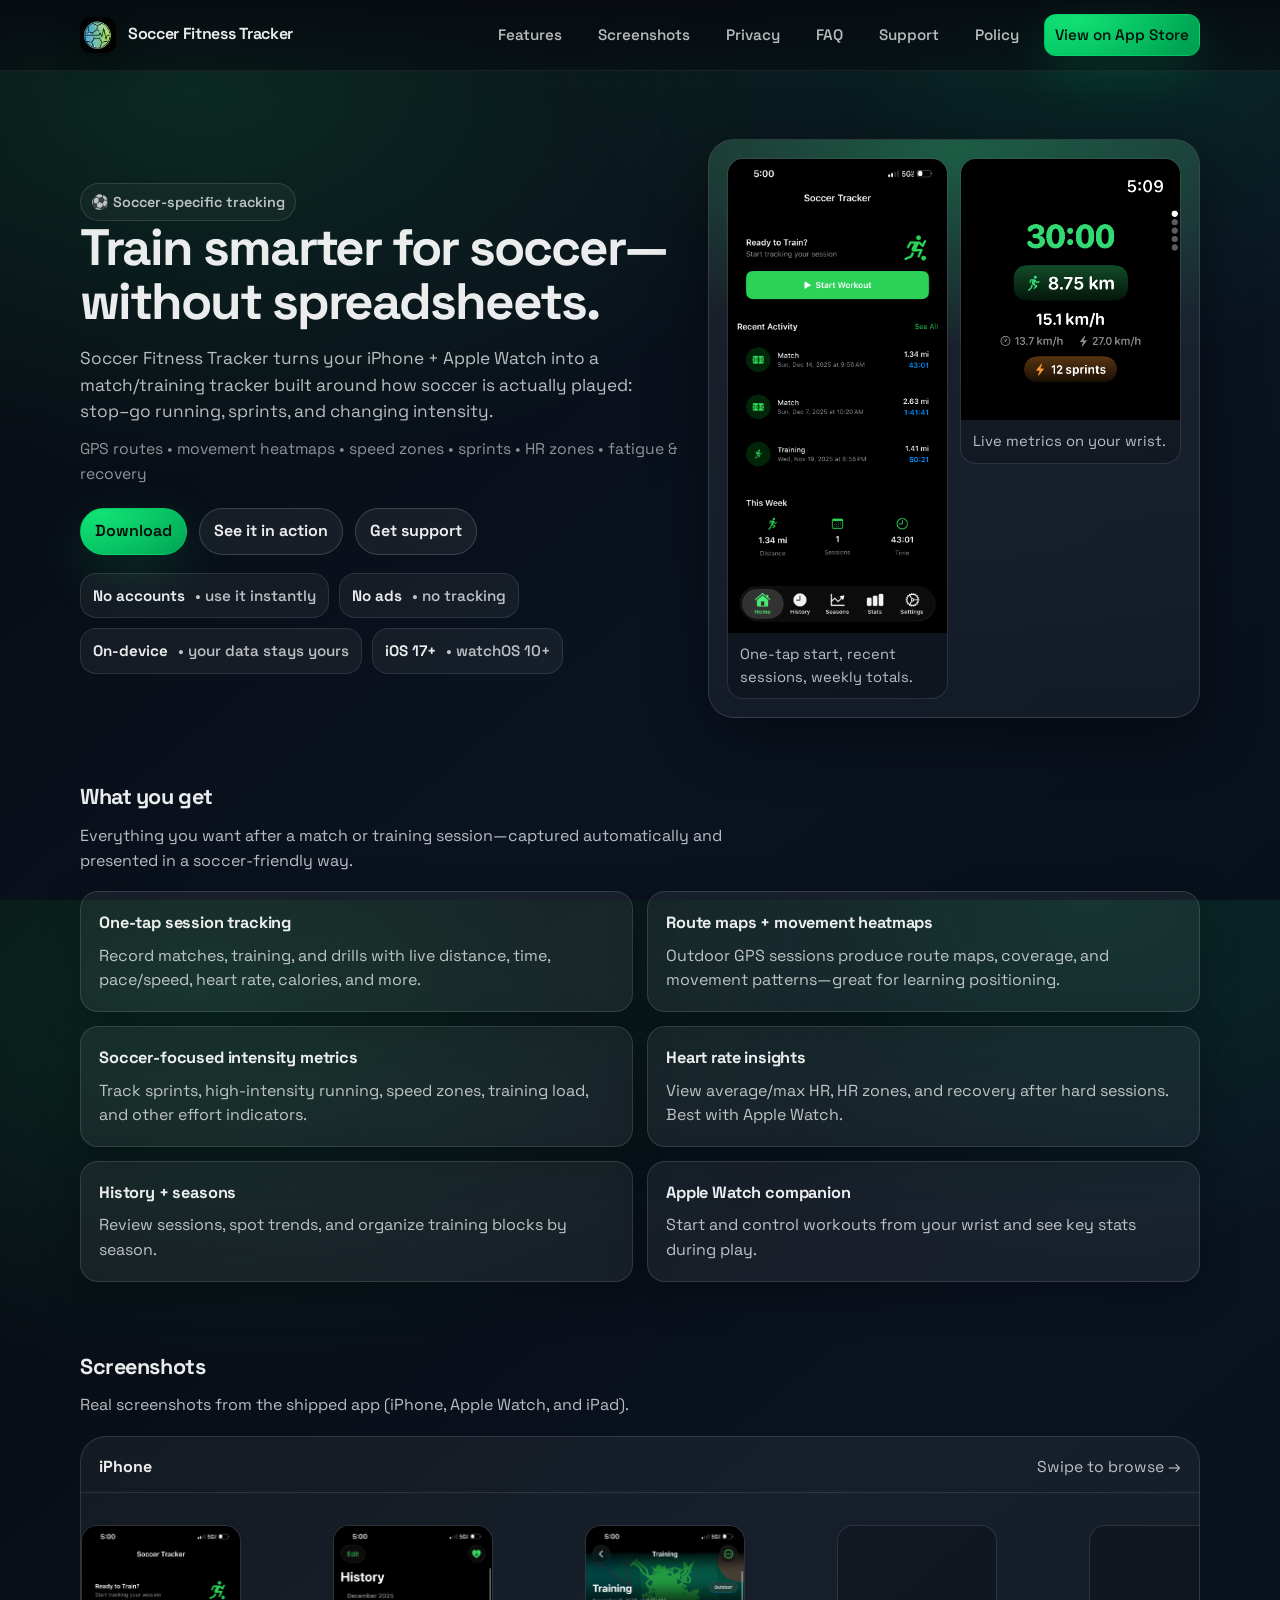
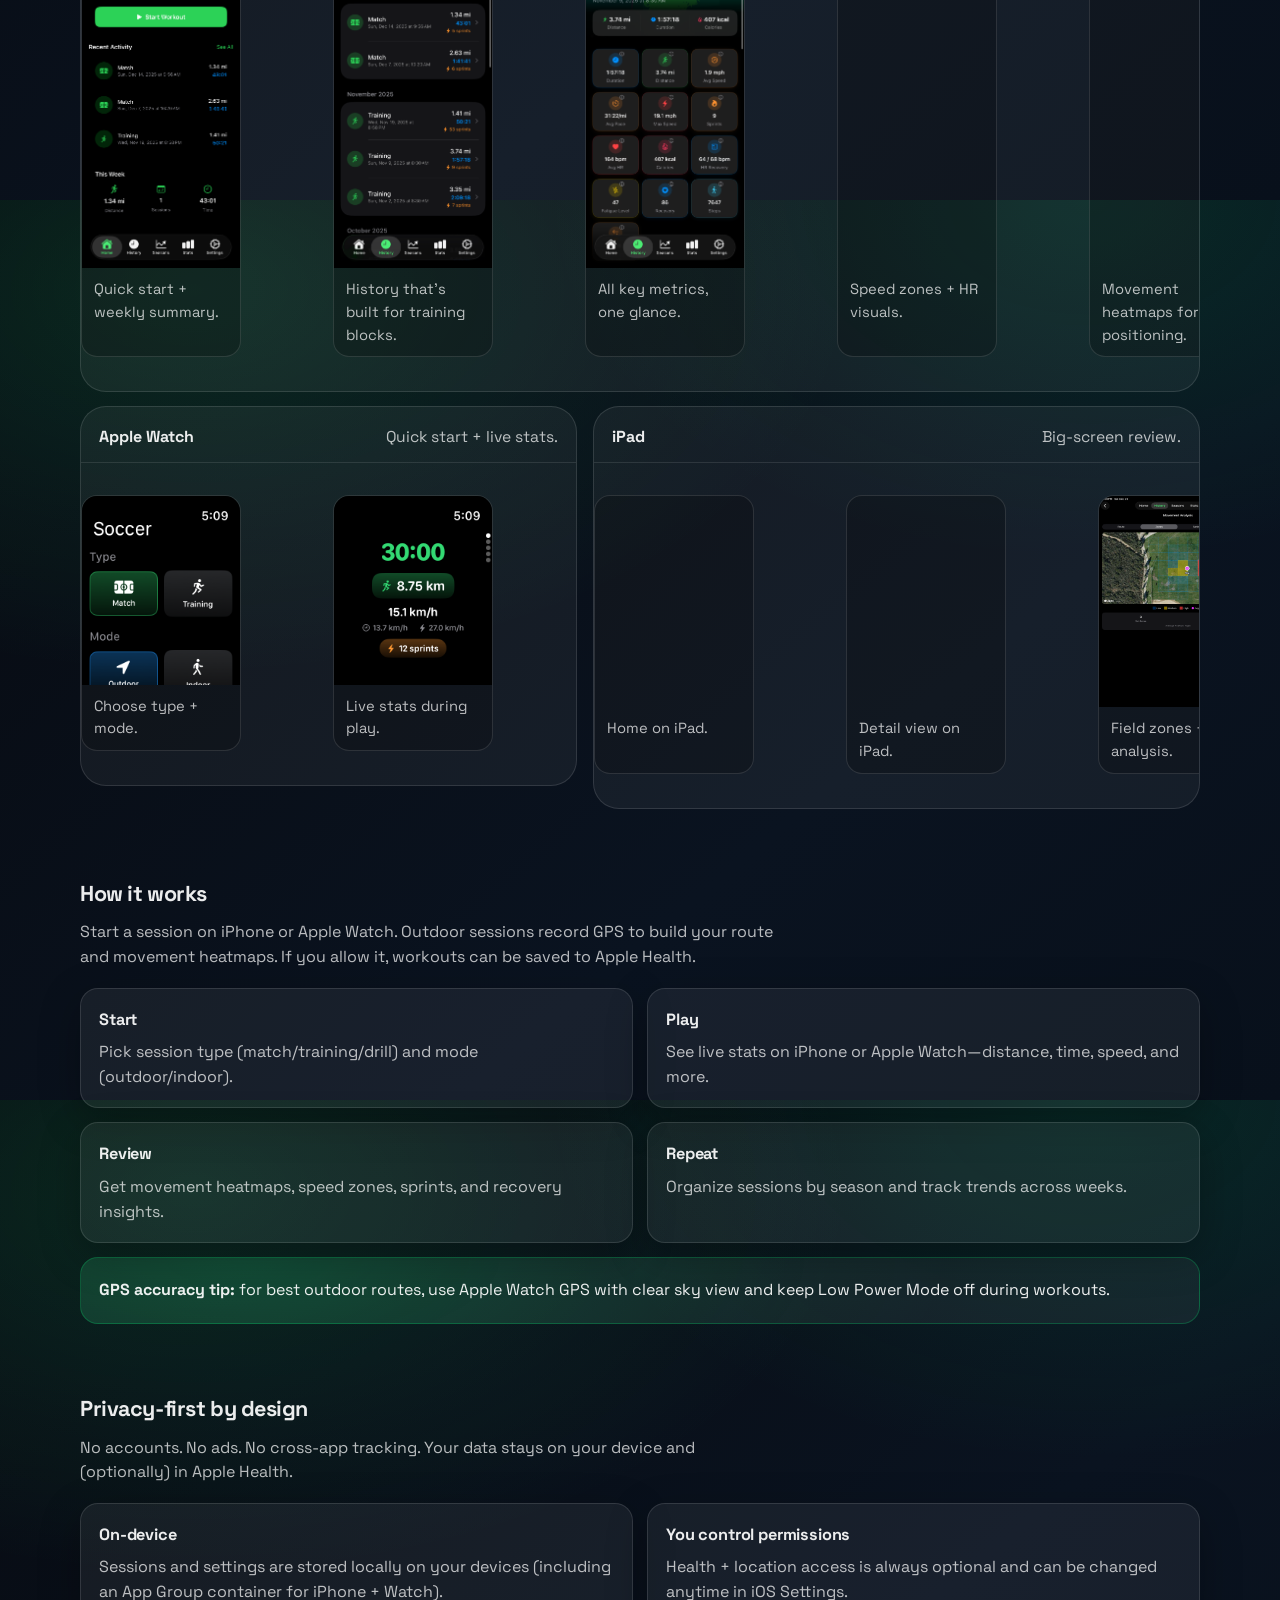
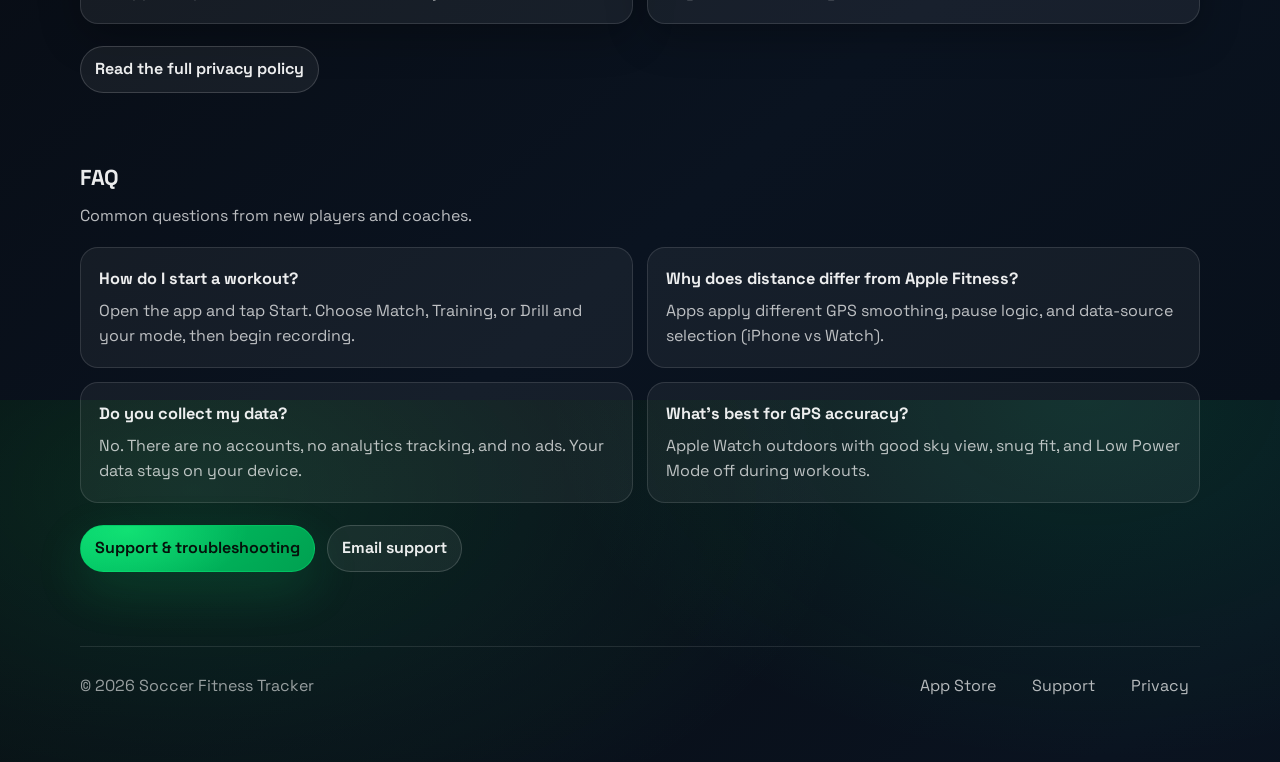
==== docs/index.html @ d7216a59 "Revamp marketing site and move to docs" ====
<!DOCTYPE html>
<html lang="en">
  <head>
    <meta charset="UTF-8" />
    <meta name="viewport" content="width=device-width, initial-scale=1.0" />
    <title>Soccer Fitness Tracker — Track Your Soccer Performance</title>
    <meta
      name="description"
      content="Soccer-specific GPS + Apple Watch tracking: heatmaps, sprints, HR zones, fatigue & recovery—for matches and training."
    />
    <meta property="og:title" content="Soccer Fitness Tracker" />
    <meta
      property="og:description"
      content="Train smarter for soccer—without spreadsheets. Heatmaps, sprints, HR zones, fatigue & recovery."
    />
    <meta property="og:type" content="website" />
    <meta property="og:image" content="assets/app-icon.png" />
    <meta name="theme-color" content="#00d26a" />
    <link rel="icon" href="assets/app-icon.png" />
    <link rel="preconnect" href="https://fonts.googleapis.com" />
    <link rel="preconnect" href="https://fonts.gstatic.com" crossorigin />
    <link
      href="https://fonts.googleapis.com/css2?family=Space+Grotesk:wght@400;500;600;700&display=swap"
      rel="stylesheet"
    />
    <link rel="stylesheet" href="assets/styles.css" />
  </head>

  <body>
    <div class="pitch"></div>

    <header class="topbar">
      <div class="container">
        <div class="topbar-inner">
          <div class="brand">
            <img src="assets/app-icon.png" alt="Soccer Fitness Tracker app icon" width="36" height="36" />
            <a href="index.html">Soccer Fitness Tracker</a>
          </div>
          <nav class="nav" aria-label="Primary navigation">
            <a href="#features">Features</a>
            <a href="#screenshots">Screenshots</a>
            <a href="#privacy">Privacy</a>
            <a href="#faq">FAQ</a>
            <a href="support.html">Support</a>
            <a href="privacy.html">Policy</a>
            <a
              class="pill primary"
              href="https://apps.apple.com/us/app/soccer-fitness-tracker/id6756504677"
              target="_blank"
              rel="noopener noreferrer"
              >View on App Store</a
            >
          </nav>
        </div>
      </div>
    </header>

    <main>
      <section class="hero">
        <div class="container">
          <div class="hero-grid">
            <div>
              <div class="chip">⚽ Soccer-specific tracking</div>
              <h1>Train smarter for soccer—without spreadsheets.</h1>
              <p>
                Soccer Fitness Tracker turns your iPhone + Apple Watch into a match/training tracker built around how
                soccer is actually played: stop–go running, sprints, and changing intensity.
              </p>
              <div class="subline">
                GPS routes • movement heatmaps • speed zones • sprints • HR zones • fatigue &amp; recovery
              </div>

              <div class="cta-row">
                <a
                  class="pill primary"
                  href="https://apps.apple.com/us/app/soccer-fitness-tracker/id6756504677"
                  target="_blank"
                  rel="noopener noreferrer"
                  >Download</a
                >
                <a class="pill" href="#screenshots">See it in action</a>
                <a class="pill" href="support.html">Get support</a>
              </div>

              <div class="badges" role="list" aria-label="Highlights">
                <div class="badge" role="listitem"><strong>No accounts</strong> • use it instantly</div>
                <div class="badge" role="listitem"><strong>No ads</strong> • no tracking</div>
                <div class="badge" role="listitem"><strong>On-device</strong> • your data stays yours</div>
                <div class="badge" role="listitem"><strong>iOS 17+</strong> • watchOS 10+</div>
              </div>
            </div>

            <aside class="hero-card" aria-label="Preview screenshots">
              <div class="hero-card-inner">
                <div class="device-stack">
                  <div class="device">
                    <img
                      src="assets/screenshots/iphone/home.png"
                      alt="Home screen with quick start and weekly summary"
                      width="1284"
                      height="2778"
                      loading="eager"
                      decoding="async"
                    />
                    <div class="device-caption">One-tap start, recent sessions, weekly totals.</div>
                  </div>
                  <div class="device">
                    <img
                      src="assets/screenshots/watch/active-workout.png"
                      alt="Apple Watch active workout screen"
                      width="416"
                      height="496"
                      loading="lazy"
                      decoding="async"
                    />
                    <div class="device-caption">Live metrics on your wrist.</div>
                  </div>
                </div>
              </div>
            </aside>
          </div>
        </div>
      </section>

      <section id="features">
        <div class="container">
          <h2 class="section-title">What you get</h2>
          <p class="section-lead">
            Everything you want after a match or training session—captured automatically and presented in a soccer-friendly
            way.
          </p>

          <div class="cards">
            <div class="card">
              <h3>One-tap session tracking</h3>
              <p>Record matches, training, and drills with live distance, time, pace/speed, heart rate, calories, and more.</p>
            </div>
            <div class="card">
              <h3>Route maps + movement heatmaps</h3>
              <p>Outdoor GPS sessions produce route maps, coverage, and movement patterns—great for learning positioning.</p>
            </div>
            <div class="card">
              <h3>Soccer-focused intensity metrics</h3>
              <p>Track sprints, high-intensity running, speed zones, training load, and other effort indicators.</p>
            </div>
            <div class="card">
              <h3>Heart rate insights</h3>
              <p>View average/max HR, HR zones, and recovery after hard sessions. Best with Apple Watch.</p>
            </div>
            <div class="card">
              <h3>History + seasons</h3>
              <p>Review sessions, spot trends, and organize training blocks by season.</p>
            </div>
            <div class="card">
              <h3>Apple Watch companion</h3>
              <p>Start and control workouts from your wrist and see key stats during play.</p>
            </div>
          </div>
        </div>
      </section>

      <section id="screenshots">
        <div class="container">
          <h2 class="section-title">Screenshots</h2>
          <p class="section-lead">Real screenshots from the shipped app (iPhone, Apple Watch, and iPad).</p>

          <div class="gallery">
            <div class="gallery-head">
              <strong>iPhone</strong>
              <p>Swipe to browse →</p>
            </div>
            <div class="rail" aria-label="iPhone screenshots">
              <figure class="shot">
                <img
                  src="assets/screenshots/iphone/home.png"
                  alt="Home screen"
                  width="1284"
                  height="2778"
                  loading="lazy"
                  decoding="async"
                />
                <figcaption class="cap">Quick start + weekly summary.</figcaption>
              </figure>
              <figure class="shot">
                <img
                  src="assets/screenshots/iphone/history.png"
                  alt="Session history list"
                  width="1284"
                  height="2778"
                  loading="lazy"
                  decoding="async"
                />
                <figcaption class="cap">History that’s built for training blocks.</figcaption>
              </figure>
              <figure class="shot">
                <img
                  src="assets/screenshots/iphone/session-details.png"
                  alt="Session details metric tiles"
                  width="1284"
                  height="2778"
                  loading="lazy"
                  decoding="async"
                />
                <figcaption class="cap">All key metrics, one glance.</figcaption>
              </figure>
              <figure class="shot">
                <img
                  src="assets/screenshots/iphone/speed-zones.png"
                  alt="Speed zones and heart rate chart"
                  width="1284"
                  height="2778"
                  loading="lazy"
                  decoding="async"
                />
                <figcaption class="cap">Speed zones + HR visuals.</figcaption>
              </figure>
              <figure class="shot">
                <img
                  src="assets/screenshots/iphone/heatmap.png"
                  alt="Movement heatmap over a field map"
                  width="1284"
                  height="2778"
                  loading="lazy"
                  decoding="async"
                />
                <figcaption class="cap">Movement heatmaps for positioning.</figcaption>
              </figure>
              <figure class="shot">
                <img
                  src="assets/screenshots/iphone/advanced-metrics.png"
                  alt="Advanced metrics including training load and intensity"
                  width="1284"
                  height="2778"
                  loading="lazy"
                  decoding="async"
                />
                <figcaption class="cap">Training load, intensity, and work.</figcaption>
              </figure>
              <figure class="shot">
                <img
                  src="assets/screenshots/iphone/seasons.png"
                  alt="Seasons overview"
                  width="1284"
                  height="2778"
                  loading="lazy"
                  decoding="async"
                />
                <figcaption class="cap">Seasons for long-term progress.</figcaption>
              </figure>
              <figure class="shot">
                <img
                  src="assets/screenshots/iphone/trends.png"
                  alt="Trends charts in a season"
                  width="1284"
                  height="2778"
                  loading="lazy"
                  decoding="async"
                />
                <figcaption class="cap">Trends you can actually act on.</figcaption>
              </figure>
            </div>
          </div>

          <div style="height: 14px"></div>

          <div class="split">
            <div class="gallery">
              <div class="gallery-head">
                <strong>Apple Watch</strong>
                <p>Quick start + live stats.</p>
              </div>
              <div class="rail" aria-label="Apple Watch screenshots">
                <figure class="shot">
                  <img
                    src="assets/screenshots/watch/pre-workout.png"
                    alt="Apple Watch pre-workout selection"
                    width="416"
                    height="496"
                    loading="lazy"
                    decoding="async"
                  />
                  <figcaption class="cap">Choose type + mode.</figcaption>
                </figure>
                <figure class="shot">
                  <img
                    src="assets/screenshots/watch/active-workout.png"
                    alt="Apple Watch active workout"
                    width="416"
                    height="496"
                    loading="lazy"
                    decoding="async"
                  />
                  <figcaption class="cap">Live stats during play.</figcaption>
                </figure>
                <figure class="shot">
                  <img
                    src="assets/screenshots/watch/workout-metrics.png"
                    alt="Apple Watch workout metrics"
                    width="416"
                    height="496"
                    loading="lazy"
                    decoding="async"
                  />
                  <figcaption class="cap">Metrics at a glance.</figcaption>
                </figure>
              </div>
            </div>

            <div class="gallery">
              <div class="gallery-head">
                <strong>iPad</strong>
                <p>Big-screen review.</p>
              </div>
              <div class="rail" aria-label="iPad screenshots">
                <figure class="shot">
                  <img
                    src="assets/screenshots/ipad/home.png"
                    alt="iPad home screen"
                    width="2048"
                    height="2732"
                    loading="lazy"
                    decoding="async"
                  />
                  <figcaption class="cap">Home on iPad.</figcaption>
                </figure>
                <figure class="shot">
                  <img
                    src="assets/screenshots/ipad/session-details.png"
                    alt="iPad session details"
                    width="2048"
                    height="2732"
                    loading="lazy"
                    decoding="async"
                  />
                  <figcaption class="cap">Detail view on iPad.</figcaption>
                </figure>
                <figure class="shot">
                  <img
                    src="assets/screenshots/ipad/field-zones.png"
                    alt="iPad movement zones view"
                    width="2048"
                    height="2732"
                    loading="lazy"
                    decoding="async"
                  />
                  <figcaption class="cap">Field zones + analysis.</figcaption>
                </figure>
              </div>
            </div>
          </div>
        </div>
      </section>

      <section>
        <div class="container">
          <h2 class="section-title">How it works</h2>
          <p class="section-lead">
            Start a session on iPhone or Apple Watch. Outdoor sessions record GPS to build your route and movement
            heatmaps. If you allow it, workouts can be saved to Apple Health.
          </p>

          <div class="cards">
            <div class="card">
              <h3>Start</h3>
              <p>Pick session type (match/training/drill) and mode (outdoor/indoor).</p>
            </div>
            <div class="card">
              <h3>Play</h3>
              <p>See live stats on iPhone or Apple Watch—distance, time, speed, and more.</p>
            </div>
            <div class="card">
              <h3>Review</h3>
              <p>Get movement heatmaps, speed zones, sprints, and recovery insights.</p>
            </div>
            <div class="card">
              <h3>Repeat</h3>
              <p>Organize sessions by season and track trends across weeks.</p>
            </div>
          </div>

          <div style="height: 14px"></div>
          <div class="callout">
            <strong>GPS accuracy tip:</strong> for best outdoor routes, use Apple Watch GPS with clear sky view and keep
            Low Power Mode off during workouts.
          </div>
        </div>
      </section>

      <section id="privacy">
        <div class="container">
          <h2 class="section-title">Privacy-first by design</h2>
          <p class="section-lead">
            No accounts. No ads. No cross-app tracking. Your data stays on your device and (optionally) in Apple Health.
          </p>

          <div class="cards">
            <div class="card">
              <h3>On-device</h3>
              <p>
                Sessions and settings are stored locally on your devices (including an App Group container for iPhone +
                Watch).
              </p>
            </div>
            <div class="card">
              <h3>You control permissions</h3>
              <p>Health + location access is always optional and can be changed anytime in iOS Settings.</p>
            </div>
          </div>

          <div class="cta-row">
            <a class="pill" href="privacy.html">Read the full privacy policy</a>
          </div>
        </div>
      </section>

      <section id="faq">
        <div class="container">
          <h2 class="section-title">FAQ</h2>
          <p class="section-lead">Common questions from new players and coaches.</p>

          <div class="faq">
            <div class="qa">
              <h3>How do I start a workout?</h3>
              <p>Open the app and tap Start. Choose Match, Training, or Drill and your mode, then begin recording.</p>
            </div>
            <div class="qa">
              <h3>Why does distance differ from Apple Fitness?</h3>
              <p>Apps apply different GPS smoothing, pause logic, and data-source selection (iPhone vs Watch).</p>
            </div>
            <div class="qa">
              <h3>Do you collect my data?</h3>
              <p>No. There are no accounts, no analytics tracking, and no ads. Your data stays on your device.</p>
            </div>
            <div class="qa">
              <h3>What’s best for GPS accuracy?</h3>
              <p>Apple Watch outdoors with good sky view, snug fit, and Low Power Mode off during workouts.</p>
            </div>
          </div>

          <div class="cta-row">
            <a class="pill primary" href="support.html">Support &amp; troubleshooting</a>
            <a class="pill" href="mailto:umangd03@gmail.com">Email support</a>
          </div>
        </div>
      </section>
    </main>

    <footer>
      <div class="container">
        <div class="footer-grid">
          <div>© 2026 Soccer Fitness Tracker</div>
          <div class="footer-links" aria-label="Footer links">
            <a
              href="https://apps.apple.com/us/app/soccer-fitness-tracker/id6756504677"
              target="_blank"
              rel="noopener noreferrer"
              >App Store</a
            >
            <a href="support.html">Support</a>
            <a href="privacy.html">Privacy</a>
          </div>
        </div>
      </div>
    </footer>
  </body>
</html>
---- docs/assets/styles.css ----
/* Soccer Fitness Tracker marketing site styles */

:root {
  --bg0: #070a10;
  --bg1: #0a1320;
  --card: rgba(255, 255, 255, 0.06);
  --stroke: rgba(255, 255, 255, 0.12);
  --text: rgba(255, 255, 255, 0.92);
  --muted: rgba(255, 255, 255, 0.72);
  --faint: rgba(255, 255, 255, 0.55);
  --accent: #00d26a;
  --shadow: 0 18px 60px rgba(0, 0, 0, 0.45);
  --radius: 18px;
  --radius2: 26px;
  --max: 1120px;
}

* {
  box-sizing: border-box;
}

html,
body {
  height: 100%;
}

body {
  margin: 0;
  font-family: "Space Grotesk", ui-sans-serif, system-ui, -apple-system, "Segoe UI", Roboto, Arial,
    sans-serif;
  background: radial-gradient(1200px 700px at 15% 10%, rgba(34, 255, 135, 0.12) 0%, rgba(34, 255, 135, 0) 55%),
    radial-gradient(900px 600px at 85% 0%, rgba(0, 210, 106, 0.13) 0%, rgba(0, 210, 106, 0) 60%),
    linear-gradient(140deg, var(--bg0) 0%, var(--bg1) 65%, #08101b 100%);
  color: var(--text);
  line-height: 1.55;
  overflow-x: hidden;
}

.pitch {
  position: fixed;
  inset: 0;
  pointer-events: none;
  opacity: 0.35;
  background-image: linear-gradient(to right, rgba(255, 255, 255, 0.06) 1px, transparent 1px),
    linear-gradient(to bottom, rgba(255, 255, 255, 0.05) 1px, transparent 1px);
  background-size: 82px 82px;
  mask-image: radial-gradient(900px 500px at 50% 0%, rgba(0, 0, 0, 1) 0%, rgba(0, 0, 0, 0) 70%);
}

.container {
  width: min(var(--max), calc(100% - 48px));
  margin: 0 auto;
}

.topbar {
  position: sticky;
  top: 0;
  z-index: 50;
  backdrop-filter: blur(16px);
  background: linear-gradient(to bottom, rgba(7, 10, 16, 0.88), rgba(7, 10, 16, 0.55));
  border-bottom: 1px solid rgba(255, 255, 255, 0.08);
}

.topbar-inner {
  display: flex;
  align-items: center;
  justify-content: space-between;
  padding: 14px 0;
  gap: 18px;
}

.brand {
  display: flex;
  align-items: center;
  gap: 12px;
  min-width: 220px;
}

.brand img {
  width: 36px;
  height: 36px;
  border-radius: 10px;
  box-shadow: 0 10px 26px rgba(0, 0, 0, 0.35);
}

.brand a {
  color: var(--text);
  text-decoration: none;
  font-weight: 650;
  letter-spacing: -0.02em;
}

.nav {
  display: flex;
  align-items: center;
  gap: 14px;
  flex-wrap: wrap;
  justify-content: flex-end;
}

.nav a {
  color: var(--muted);
  text-decoration: none;
  font-weight: 550;
  font-size: 0.95rem;
  padding: 8px 10px;
  border-radius: 12px;
  border: 1px solid transparent;
}

.nav a:hover {
  color: var(--text);
  border-color: rgba(255, 255, 255, 0.12);
  background: rgba(255, 255, 255, 0.04);
}

.pill {
  display: inline-flex;
  align-items: center;
  gap: 10px;
  padding: 10px 14px;
  border-radius: 999px;
  border: 1px solid rgba(255, 255, 255, 0.16);
  background: rgba(255, 255, 255, 0.06);
  color: var(--text);
  text-decoration: none;
  font-weight: 650;
  white-space: nowrap;
}

.pill:hover {
  border-color: rgba(255, 255, 255, 0.22);
  background: rgba(255, 255, 255, 0.09);
}

.pill.primary {
  border-color: rgba(0, 210, 106, 0.6);
  background: radial-gradient(120px 60px at 20% 10%, rgba(34, 255, 135, 0.5), rgba(34, 255, 135, 0)),
    linear-gradient(135deg, rgba(0, 210, 106, 0.95), rgba(0, 168, 84, 0.95));
  color: #05120b;
  box-shadow: 0 18px 50px rgba(0, 210, 106, 0.16);
}

.pill.primary:hover {
  filter: brightness(1.05);
}

.hero {
  padding: 68px 0 28px;
}

.hero-grid {
  display: grid;
  grid-template-columns: 1.1fr 0.9fr;
  gap: 26px;
  align-items: center;
}

.hero h1 {
  margin: 0;
  font-size: clamp(2.1rem, 2.4vw + 1.4rem, 3.2rem);
  line-height: 1.05;
  letter-spacing: -0.04em;
}

.hero p {
  margin: 16px 0 0;
  color: var(--muted);
  font-size: 1.08rem;
  max-width: 56ch;
}

.subline {
  margin-top: 12px;
  color: var(--faint);
  font-size: 0.98rem;
}

.cta-row {
  display: flex;
  align-items: center;
  gap: 12px;
  flex-wrap: wrap;
  margin-top: 22px;
}

.badges {
  display: flex;
  gap: 10px;
  flex-wrap: wrap;
  margin-top: 18px;
}

.badge {
  display: inline-flex;
  align-items: center;
  gap: 10px;
  padding: 10px 12px;
  border-radius: 16px;
  background: rgba(255, 255, 255, 0.05);
  border: 1px solid rgba(255, 255, 255, 0.1);
  color: var(--muted);
  font-weight: 550;
  font-size: 0.95rem;
}

.badge strong {
  color: var(--text);
  font-weight: 650;
}

.chip {
  display: inline-flex;
  align-items: center;
  gap: 8px;
  padding: 7px 10px;
  border-radius: 999px;
  border: 1px solid rgba(255, 255, 255, 0.12);
  background: rgba(255, 255, 255, 0.04);
  color: var(--muted);
  font-weight: 600;
  font-size: 0.9rem;
}

.hero-card {
  border-radius: var(--radius2);
  border: 1px solid rgba(255, 255, 255, 0.12);
  background: linear-gradient(180deg, rgba(255, 255, 255, 0.08), rgba(255, 255, 255, 0.04));
  box-shadow: var(--shadow);
  overflow: hidden;
  position: relative;
}

.hero-card::before {
  content: "";
  position: absolute;
  inset: -20% -10% auto -10%;
  height: 55%;
  background: radial-gradient(400px 200px at 50% 40%, rgba(34, 255, 135, 0.22), rgba(34, 255, 135, 0));
  pointer-events: none;
}

.hero-card-inner {
  position: relative;
  padding: 18px;
}

.device-stack {
  display: grid;
  grid-template-columns: 1fr 1fr;
  gap: 12px;
  align-items: start;
}

.device {
  border-radius: 16px;
  overflow: hidden;
  border: 1px solid rgba(255, 255, 255, 0.12);
  background: rgba(0, 0, 0, 0.2);
}

.device img {
  display: block;
  width: 100%;
  height: auto;
}

.device-caption {
  padding: 10px 12px;
  font-size: 0.92rem;
  color: var(--muted);
}

section {
  padding: 34px 0;
}

.section-title {
  margin: 0 0 10px;
  font-size: 1.35rem;
  letter-spacing: -0.02em;
}

.section-lead {
  margin: 0 0 18px;
  color: var(--muted);
  max-width: 70ch;
}

.card {
  border-radius: var(--radius);
  border: 1px solid var(--stroke);
  background: var(--card);
  box-shadow: 0 12px 40px rgba(0, 0, 0, 0.28);
}

.cards {
  display: grid;
  grid-template-columns: repeat(12, 1fr);
  gap: 14px;
}

.cards .card {
  padding: 18px 18px;
  grid-column: span 6;
}

.cards h3 {
  margin: 0 0 8px;
  font-size: 1.02rem;
  letter-spacing: -0.01em;
}

.cards p {
  margin: 0;
  color: var(--muted);
}

.gallery {
  border: 1px solid rgba(255, 255, 255, 0.12);
  border-radius: var(--radius2);
  background: rgba(255, 255, 255, 0.05);
  overflow: hidden;
}

.gallery-head {
  display: flex;
  align-items: baseline;
  justify-content: space-between;
  gap: 18px;
  padding: 18px 18px 12px;
  border-bottom: 1px solid rgba(255, 255, 255, 0.1);
}

.gallery-head p {
  margin: 0;
  color: var(--muted);
  font-size: 0.98rem;
}

.rail {
  display: grid;
  grid-auto-flow: column;
  grid-auto-columns: minmax(240px, 1fr);
  gap: 12px;
  padding: 16px 16px 18px;
  overflow-x: auto;
  scroll-snap-type: x mandatory;
  -webkit-overflow-scrolling: touch;
}

.rail::-webkit-scrollbar {
  height: 10px;
}

.rail::-webkit-scrollbar-thumb {
  background: rgba(255, 255, 255, 0.12);
  border-radius: 999px;
}

.shot {
  scroll-snap-align: start;
  border-radius: 16px;
  overflow: hidden;
  background: rgba(0, 0, 0, 0.22);
  border: 1px solid rgba(255, 255, 255, 0.12);
}

.shot img {
  display: block;
  width: 100%;
  height: auto;
}

.shot .cap {
  padding: 10px 12px;
  color: var(--muted);
  font-size: 0.92rem;
}

.split {
  display: grid;
  grid-template-columns: 0.9fr 1.1fr;
  gap: 16px;
  align-items: start;
}

.callout {
  padding: 20px 18px;
  border-radius: var(--radius);
  border: 1px solid rgba(0, 210, 106, 0.28);
  background: radial-gradient(700px 260px at 15% 0%, rgba(0, 210, 106, 0.18), rgba(0, 210, 106, 0)),
    rgba(255, 255, 255, 0.05);
}

.faq {
  display: grid;
  grid-template-columns: repeat(12, 1fr);
  gap: 14px;
}

.qa {
  grid-column: span 6;
  padding: 18px;
  border-radius: var(--radius);
  border: 1px solid rgba(255, 255, 255, 0.12);
  background: rgba(255, 255, 255, 0.05);
}

.qa h3 {
  margin: 0 0 8px;
  font-size: 1.02rem;
}

.qa p {
  margin: 0;
  color: var(--muted);
}

footer {
  padding: 40px 0 55px;
  color: rgba(255, 255, 255, 0.58);
}

.footer-grid {
  display: flex;
  align-items: center;
  justify-content: space-between;
  gap: 18px;
  flex-wrap: wrap;
  border-top: 1px solid rgba(255, 255, 255, 0.1);
  padding-top: 18px;
}

.footer-links {
  display: flex;
  gap: 14px;
  flex-wrap: wrap;
}

.footer-links a {
  color: rgba(255, 255, 255, 0.7);
  text-decoration: none;
  padding: 8px 10px;
  border-radius: 12px;
  border: 1px solid transparent;
}

.footer-links a:hover {
  color: rgba(255, 255, 255, 0.92);
  border-color: rgba(255, 255, 255, 0.12);
  background: rgba(255, 255, 255, 0.04);
}

.page {
  padding: 40px 0 20px;
}

.page .content {
  border-radius: var(--radius2);
  border: 1px solid rgba(255, 255, 255, 0.12);
  background: rgba(255, 255, 255, 0.05);
  padding: 26px 22px;
}

.page h1 {
  margin: 0 0 10px;
  letter-spacing: -0.03em;
  line-height: 1.08;
}

.page h2 {
  margin: 22px 0 10px;
  letter-spacing: -0.02em;
}

.page p,
.page li {
  color: rgba(255, 255, 255, 0.8);
}

.page a {
  color: rgba(34, 255, 135, 0.9);
}

.page ul {
  padding-left: 20px;
}

/* Responsive */
@media (max-width: 980px) {
  .hero-grid {
    grid-template-columns: 1fr;
  }

  .brand {
    min-width: unset;
  }

  .device-stack {
    grid-template-columns: 1fr;
  }

  .split {
    grid-template-columns: 1fr;
  }

  .cards .card {
    grid-column: span 12;
  }

  .qa {
    grid-column: span 12;
  }
}
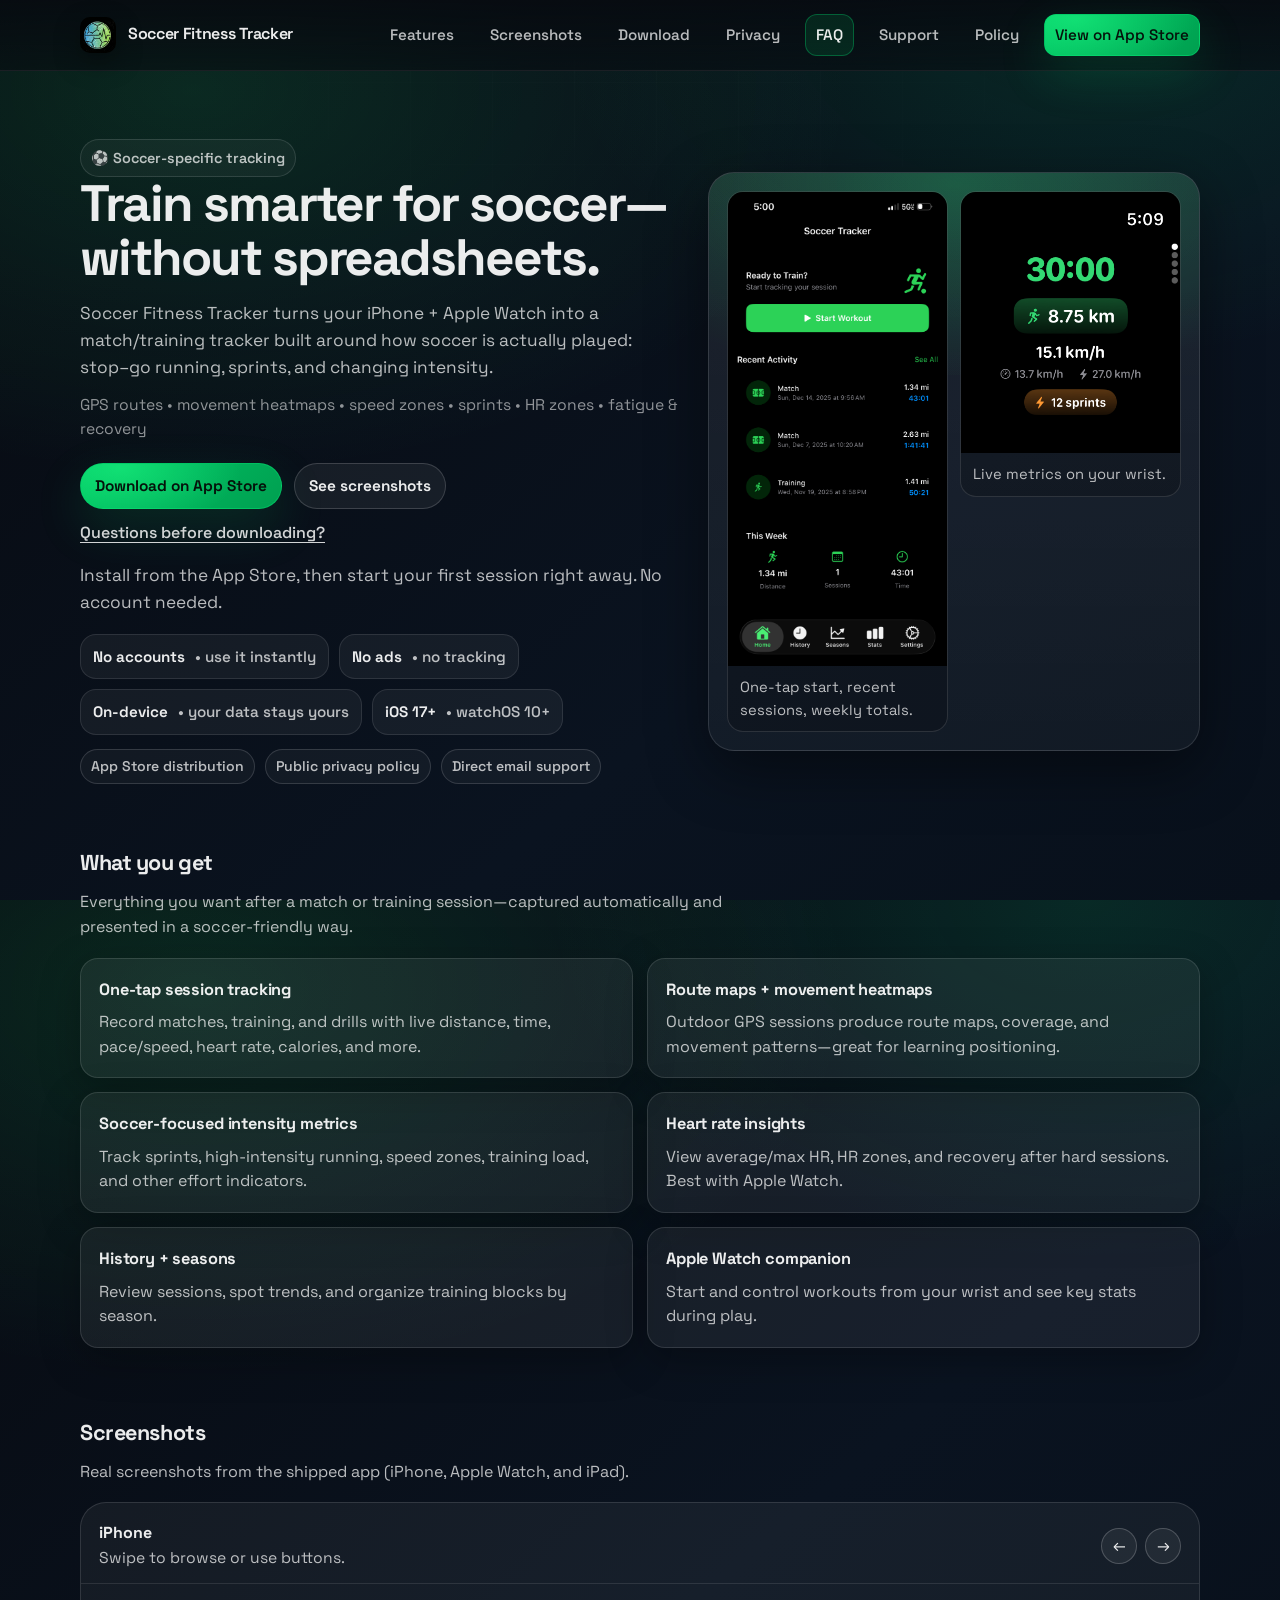
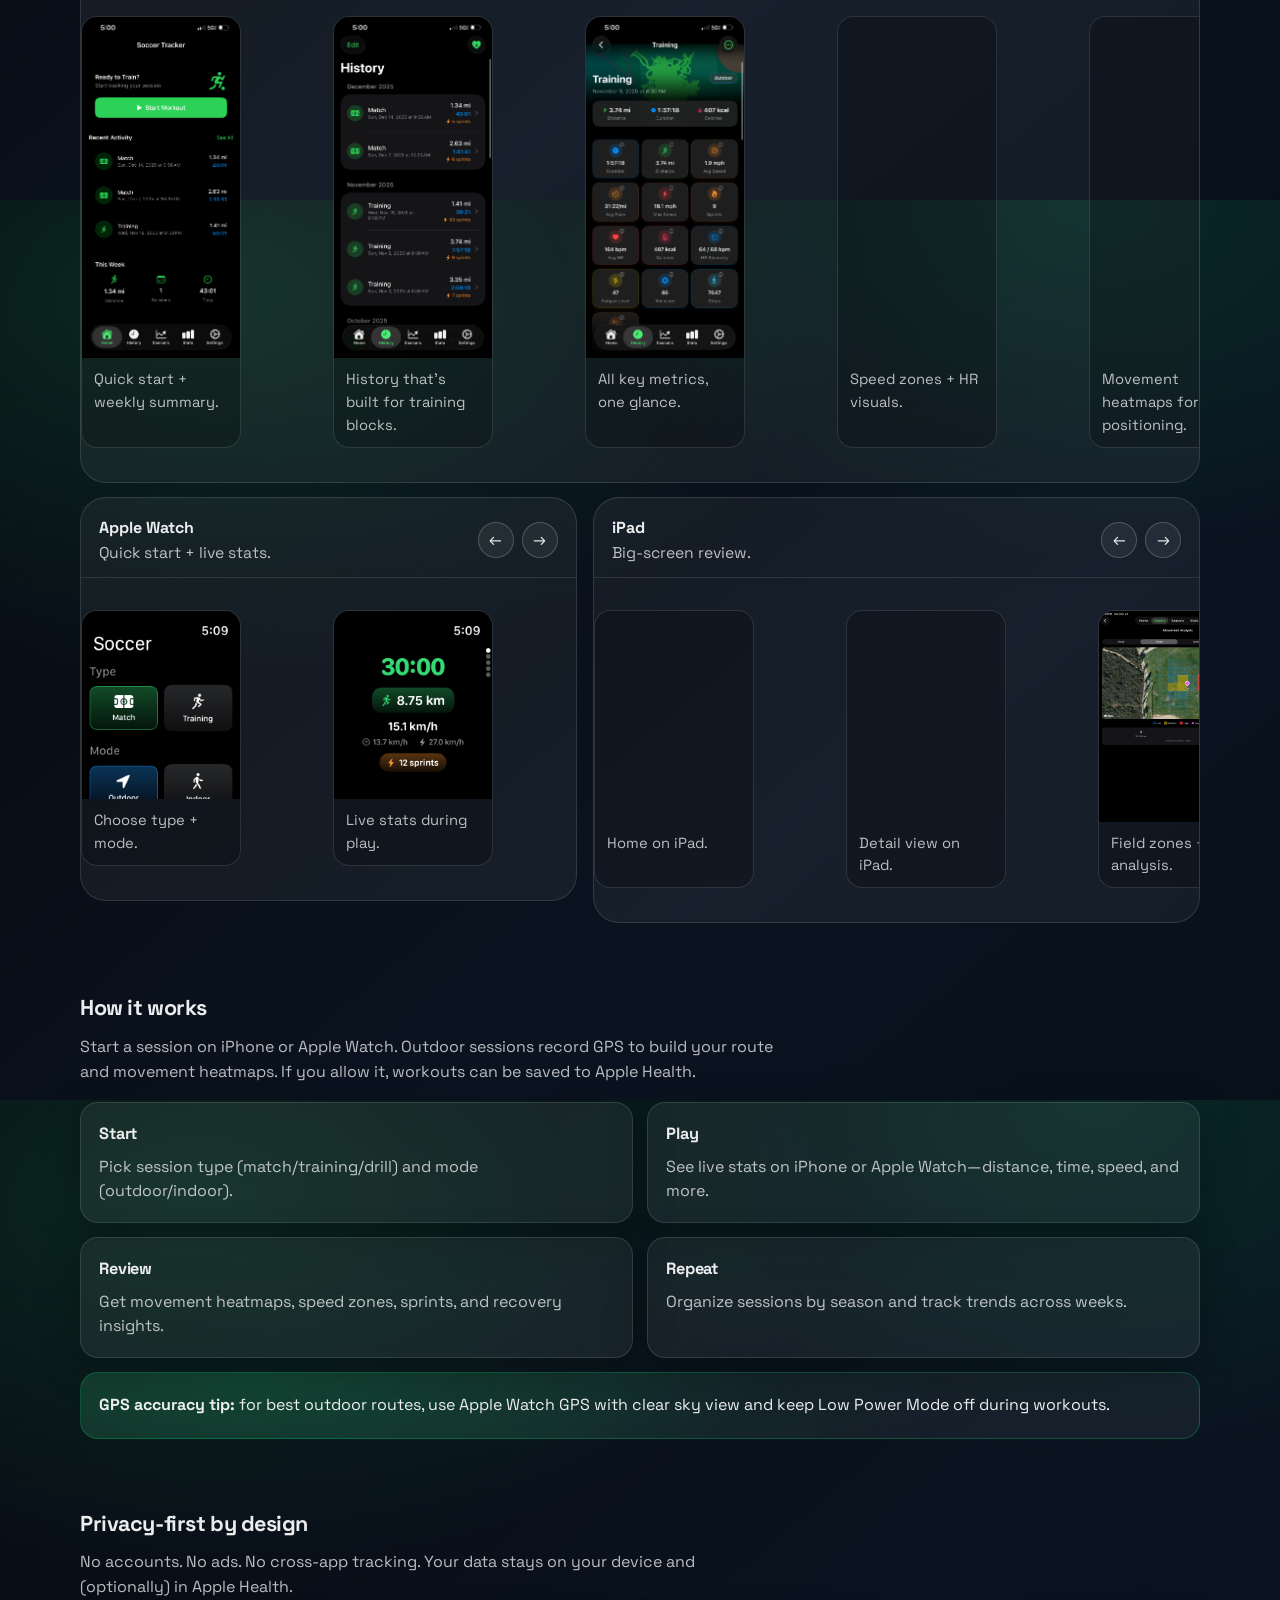
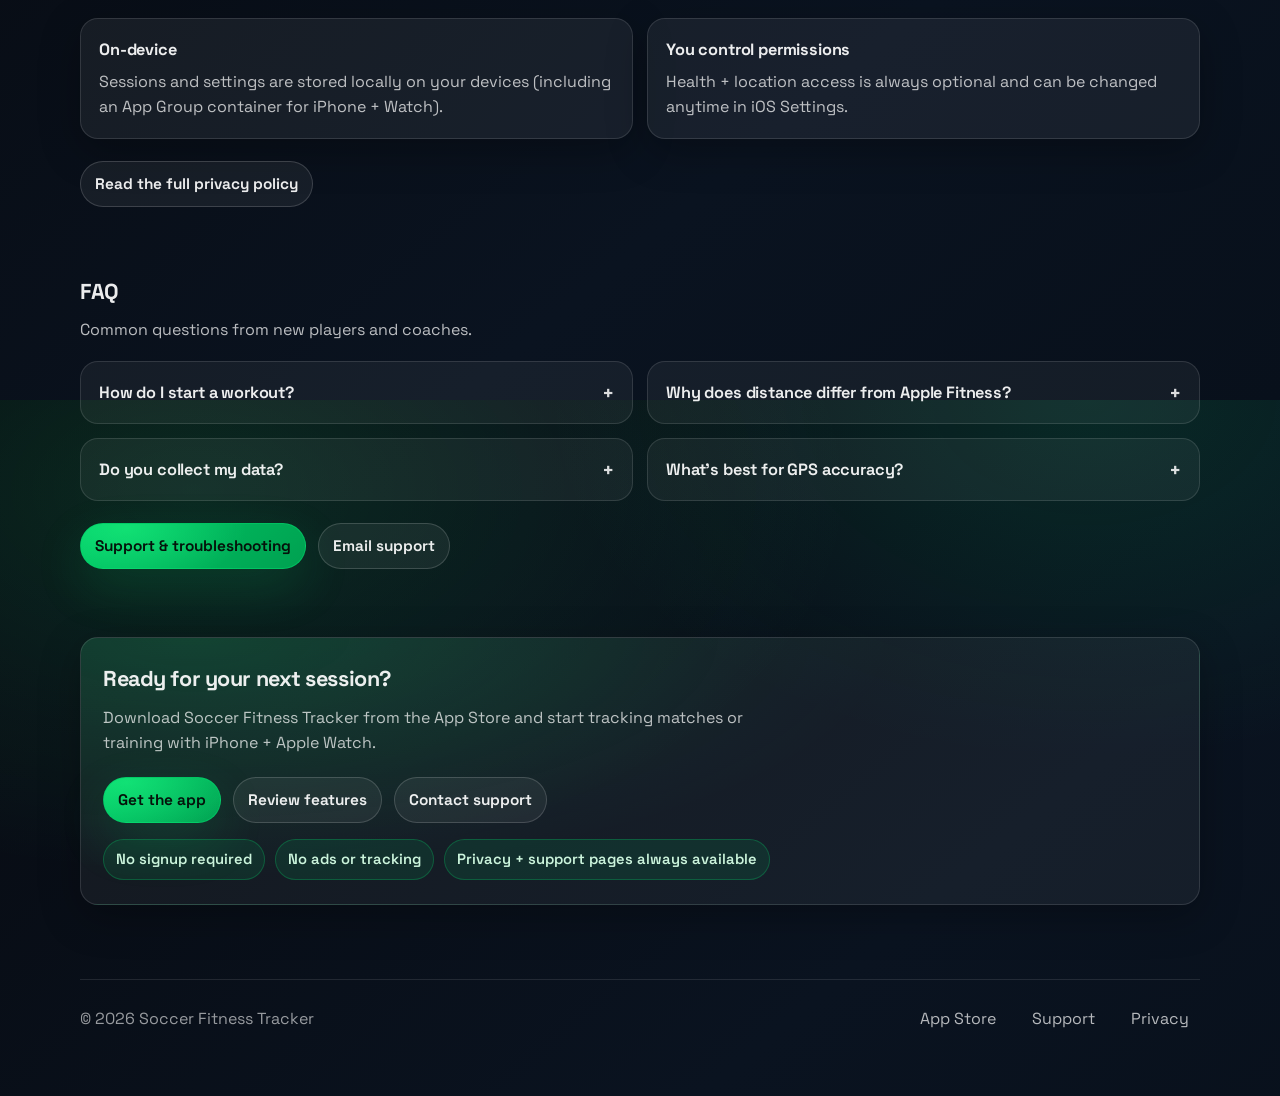
==== commit b712c672: "Improve site UX, accessibility, and conversion flow" ====
--- a/docs/index.html
+++ b/docs/index.html
@@ -27,6 +27,7 @@
   </head>
 
   <body>
+    <a class="skip-link" href="#main-content">Skip to main content</a>
     <div class="pitch"></div>
 
     <header class="topbar">
@@ -36,9 +37,20 @@
             <img src="assets/app-icon.png" alt="Soccer Fitness Tracker app icon" width="36" height="36" />
             <a href="index.html">Soccer Fitness Tracker</a>
           </div>
-          <nav class="nav" aria-label="Primary navigation">
+          <button
+            class="nav-toggle"
+            type="button"
+            aria-controls="primary-nav"
+            aria-expanded="false"
+            aria-label="Toggle navigation menu"
+            data-nav-toggle
+          >
+            Menu
+          </button>
+          <nav id="primary-nav" class="nav" aria-label="Primary navigation" data-open="false">
             <a href="#features">Features</a>
             <a href="#screenshots">Screenshots</a>
+            <a href="#download">Download</a>
             <a href="#privacy">Privacy</a>
             <a href="#faq">FAQ</a>
             <a href="support.html">Support</a>
@@ -55,7 +67,7 @@
       </div>
     </header>
 
-    <main>
+    <main id="main-content">
       <section class="hero">
         <div class="container">
           <div class="hero-grid">
@@ -76,17 +88,24 @@
                   href="https://apps.apple.com/us/app/soccer-fitness-tracker/id6756504677"
                   target="_blank"
                   rel="noopener noreferrer"
-                  >Download</a
+                  >Download on App Store</a
                 >
-                <a class="pill" href="#screenshots">See it in action</a>
-                <a class="pill" href="support.html">Get support</a>
-              </div>
+                <a class="pill" href="#screenshots">See screenshots</a>
+                <a class="text-link" href="support.html">Questions before downloading?</a>
+              </div>
+              <p class="cta-note">Install from the App Store, then start your first session right away. No account needed.</p>
 
               <div class="badges" role="list" aria-label="Highlights">
                 <div class="badge" role="listitem"><strong>No accounts</strong> • use it instantly</div>
                 <div class="badge" role="listitem"><strong>No ads</strong> • no tracking</div>
                 <div class="badge" role="listitem"><strong>On-device</strong> • your data stays yours</div>
                 <div class="badge" role="listitem"><strong>iOS 17+</strong> • watchOS 10+</div>
+              </div>
+
+              <div class="trust-inline" role="list" aria-label="Trust signals">
+                <span role="listitem">App Store distribution</span>
+                <span role="listitem">Public privacy policy</span>
+                <span role="listitem">Direct email support</span>
               </div>
             </div>
 
@@ -166,10 +185,16 @@
 
           <div class="gallery">
             <div class="gallery-head">
-              <strong>iPhone</strong>
-              <p>Swipe to browse →</p>
-            </div>
-            <div class="rail" aria-label="iPhone screenshots">
+              <div>
+                <strong>iPhone</strong>
+                <p>Swipe to browse or use buttons.</p>
+              </div>
+              <div class="gallery-tools" data-rail-controls="rail-iphone" aria-label="iPhone screenshot controls">
+                <button class="control" type="button" data-direction="prev" aria-label="Previous screenshots">←</button>
+                <button class="control" type="button" data-direction="next" aria-label="Next screenshots">→</button>
+              </div>
+            </div>
+            <div id="rail-iphone" class="rail" aria-label="iPhone screenshots">
               <figure class="shot">
                 <img
                   src="assets/screenshots/iphone/home.png"
@@ -266,10 +291,16 @@
           <div class="split">
             <div class="gallery">
               <div class="gallery-head">
-                <strong>Apple Watch</strong>
-                <p>Quick start + live stats.</p>
-              </div>
-              <div class="rail" aria-label="Apple Watch screenshots">
+                <div>
+                  <strong>Apple Watch</strong>
+                  <p>Quick start + live stats.</p>
+                </div>
+                <div class="gallery-tools" data-rail-controls="rail-watch" aria-label="Watch screenshot controls">
+                  <button class="control" type="button" data-direction="prev" aria-label="Previous screenshots">←</button>
+                  <button class="control" type="button" data-direction="next" aria-label="Next screenshots">→</button>
+                </div>
+              </div>
+              <div id="rail-watch" class="rail" aria-label="Apple Watch screenshots">
                 <figure class="shot">
                   <img
                     src="assets/screenshots/watch/pre-workout.png"
@@ -308,10 +339,16 @@
 
             <div class="gallery">
               <div class="gallery-head">
-                <strong>iPad</strong>
-                <p>Big-screen review.</p>
-              </div>
-              <div class="rail" aria-label="iPad screenshots">
+                <div>
+                  <strong>iPad</strong>
+                  <p>Big-screen review.</p>
+                </div>
+                <div class="gallery-tools" data-rail-controls="rail-ipad" aria-label="iPad screenshot controls">
+                  <button class="control" type="button" data-direction="prev" aria-label="Previous screenshots">←</button>
+                  <button class="control" type="button" data-direction="next" aria-label="Next screenshots">→</button>
+                </div>
+              </div>
+              <div id="rail-ipad" class="rail" aria-label="iPad screenshots">
                 <figure class="shot">
                   <img
                     src="assets/screenshots/ipad/home.png"
@@ -419,27 +456,55 @@
           <p class="section-lead">Common questions from new players and coaches.</p>
 
           <div class="faq">
-            <div class="qa">
-              <h3>How do I start a workout?</h3>
+            <details class="qa">
+              <summary>How do I start a workout?</summary>
               <p>Open the app and tap Start. Choose Match, Training, or Drill and your mode, then begin recording.</p>
-            </div>
-            <div class="qa">
-              <h3>Why does distance differ from Apple Fitness?</h3>
+            </details>
+            <details class="qa">
+              <summary>Why does distance differ from Apple Fitness?</summary>
               <p>Apps apply different GPS smoothing, pause logic, and data-source selection (iPhone vs Watch).</p>
-            </div>
-            <div class="qa">
-              <h3>Do you collect my data?</h3>
+            </details>
+            <details class="qa">
+              <summary>Do you collect my data?</summary>
               <p>No. There are no accounts, no analytics tracking, and no ads. Your data stays on your device.</p>
-            </div>
-            <div class="qa">
-              <h3>What’s best for GPS accuracy?</h3>
+            </details>
+            <details class="qa">
+              <summary>What’s best for GPS accuracy?</summary>
               <p>Apple Watch outdoors with good sky view, snug fit, and Low Power Mode off during workouts.</p>
-            </div>
+            </details>
           </div>
 
           <div class="cta-row">
             <a class="pill primary" href="support.html">Support &amp; troubleshooting</a>
             <a class="pill" href="mailto:umangd03@gmail.com">Email support</a>
+          </div>
+        </div>
+      </section>
+
+      <section id="download">
+        <div class="container">
+          <div class="decision card">
+            <h2 class="section-title">Ready for your next session?</h2>
+            <p class="section-lead">
+              Download Soccer Fitness Tracker from the App Store and start tracking matches or training with iPhone + Apple
+              Watch.
+            </p>
+            <div class="cta-row">
+              <a
+                class="pill primary"
+                href="https://apps.apple.com/us/app/soccer-fitness-tracker/id6756504677"
+                target="_blank"
+                rel="noopener noreferrer"
+                >Get the app</a
+              >
+              <a class="pill" href="#features">Review features</a>
+              <a class="pill" href="support.html">Contact support</a>
+            </div>
+            <div class="decision-points" role="list" aria-label="Download confidence">
+              <span role="listitem">No signup required</span>
+              <span role="listitem">No ads or tracking</span>
+              <span role="listitem">Privacy + support pages always available</span>
+            </div>
           </div>
         </div>
       </section>
@@ -462,5 +527,6 @@
         </div>
       </div>
     </footer>
+    <script src="assets/site.js" defer></script>
   </body>
 </html>
--- a/docs/assets/styles.css
+++ b/docs/assets/styles.css
@@ -36,6 +36,24 @@
   overflow-x: hidden;
 }
 
+.skip-link {
+  position: absolute;
+  left: 10px;
+  top: -48px;
+  z-index: 120;
+  padding: 10px 12px;
+  border-radius: 10px;
+  border: 1px solid rgba(0, 210, 106, 0.45);
+  background: #071b12;
+  color: #f4fff9;
+  text-decoration: none;
+  font-weight: 650;
+}
+
+.skip-link:focus {
+  top: 10px;
+}
+
 .pitch {
   position: fixed;
   inset: 0;
@@ -98,6 +116,21 @@
   justify-content: flex-end;
 }
 
+.nav-toggle {
+  display: none;
+  align-items: center;
+  justify-content: center;
+  padding: 9px 12px;
+  border-radius: 12px;
+  border: 1px solid rgba(255, 255, 255, 0.18);
+  background: rgba(255, 255, 255, 0.06);
+  color: var(--text);
+  font-family: inherit;
+  font-size: 0.94rem;
+  font-weight: 650;
+  cursor: pointer;
+}
+
 .nav a {
   color: var(--muted);
   text-decoration: none;
@@ -108,6 +141,12 @@
   border: 1px solid transparent;
 }
 
+.nav a.is-active {
+  color: var(--text);
+  border-color: rgba(0, 210, 106, 0.35);
+  background: rgba(0, 210, 106, 0.12);
+}
+
 .nav a:hover {
   color: var(--text);
   border-color: rgba(255, 255, 255, 0.12);
@@ -126,6 +165,9 @@
   text-decoration: none;
   font-weight: 650;
   white-space: nowrap;
+  font-family: inherit;
+  font-size: 0.96rem;
+  cursor: pointer;
 }
 
 .pill:hover {
@@ -184,11 +226,45 @@
   margin-top: 22px;
 }
 
+.cta-note {
+  margin: 12px 0 0;
+  color: var(--faint);
+  font-size: 0.95rem;
+}
+
+.text-link {
+  color: rgba(255, 255, 255, 0.82);
+  text-decoration: underline;
+  text-underline-offset: 4px;
+  font-weight: 550;
+}
+
+.text-link:hover {
+  color: var(--text);
+}
+
 .badges {
   display: flex;
   gap: 10px;
   flex-wrap: wrap;
   margin-top: 18px;
+}
+
+.trust-inline {
+  display: flex;
+  flex-wrap: wrap;
+  gap: 10px;
+  margin-top: 14px;
+}
+
+.trust-inline span {
+  border-radius: 999px;
+  border: 1px solid rgba(255, 255, 255, 0.14);
+  background: rgba(255, 255, 255, 0.04);
+  padding: 6px 10px;
+  color: var(--muted);
+  font-size: 0.88rem;
+  font-weight: 560;
 }
 
 .badge {
@@ -325,17 +401,43 @@
 
 .gallery-head {
   display: flex;
-  align-items: baseline;
+  align-items: center;
   justify-content: space-between;
   gap: 18px;
   padding: 18px 18px 12px;
   border-bottom: 1px solid rgba(255, 255, 255, 0.1);
 }
 
+.gallery-head strong {
+  display: block;
+}
+
 .gallery-head p {
   margin: 0;
   color: var(--muted);
   font-size: 0.98rem;
+}
+
+.gallery-tools {
+  display: inline-flex;
+  gap: 8px;
+}
+
+.control {
+  width: 36px;
+  height: 36px;
+  border-radius: 999px;
+  border: 1px solid rgba(255, 255, 255, 0.2);
+  background: rgba(255, 255, 255, 0.06);
+  color: var(--text);
+  font-family: inherit;
+  font-size: 1rem;
+  line-height: 1;
+  cursor: pointer;
+}
+
+.control:hover {
+  background: rgba(255, 255, 255, 0.12);
 }
 
 .rail {
@@ -407,14 +509,47 @@
   background: rgba(255, 255, 255, 0.05);
 }
 
-.qa h3 {
-  margin: 0 0 8px;
+.qa summary {
+  display: flex;
+  align-items: center;
+  justify-content: space-between;
+  gap: 12px;
+  list-style: none;
+  cursor: pointer;
   font-size: 1.02rem;
+  font-weight: 650;
+  letter-spacing: -0.01em;
+}
+
+.qa summary::-webkit-details-marker {
+  display: none;
+}
+
+.qa summary::after {
+  content: "+";
+  color: rgba(255, 255, 255, 0.85);
+  font-size: 1.25rem;
+  line-height: 1;
+}
+
+.qa[open] summary::after {
+  content: "−";
 }
 
 .qa p {
   margin: 0;
   color: var(--muted);
+}
+
+.qa[open] p {
+  margin-top: 10px;
+}
+
+a:focus-visible,
+button:focus-visible,
+summary:focus-visible {
+  outline: 2px solid rgba(0, 210, 106, 0.65);
+  outline-offset: 2px;
 }
 
 footer {
@@ -487,8 +622,35 @@
   padding-left: 20px;
 }
 
+.decision {
+  padding: 24px 22px;
+  background: radial-gradient(700px 240px at 10% 0%, rgba(0, 210, 106, 0.15), rgba(0, 210, 106, 0)),
+    rgba(255, 255, 255, 0.05);
+}
+
+.decision-points {
+  margin-top: 16px;
+  display: flex;
+  flex-wrap: wrap;
+  gap: 10px;
+}
+
+.decision-points span {
+  border-radius: 999px;
+  padding: 8px 12px;
+  border: 1px solid rgba(0, 210, 106, 0.28);
+  background: rgba(0, 210, 106, 0.1);
+  color: rgba(214, 255, 230, 0.95);
+  font-size: 0.92rem;
+  font-weight: 600;
+}
+
 /* Responsive */
 @media (max-width: 980px) {
+  .container {
+    width: min(var(--max), calc(100% - 30px));
+  }
+
   .hero-grid {
     grid-template-columns: 1fr;
   }
@@ -497,6 +659,49 @@
     min-width: unset;
   }
 
+  .topbar-inner {
+    position: relative;
+    flex-wrap: wrap;
+    gap: 12px;
+  }
+
+  .nav-toggle {
+    display: inline-flex;
+    margin-left: auto;
+  }
+
+  .nav {
+    width: 100%;
+    display: none;
+    align-items: stretch;
+    justify-content: stretch;
+    flex-direction: column;
+    gap: 6px;
+    padding: 10px;
+    border-radius: 14px;
+    border: 1px solid rgba(255, 255, 255, 0.12);
+    background: rgba(6, 10, 16, 0.88);
+  }
+
+  .nav[data-open="true"] {
+    display: flex;
+  }
+
+  .nav a,
+  .nav .pill {
+    width: 100%;
+    justify-content: center;
+  }
+
+  .nav .text-link {
+    width: 100%;
+    text-align: center;
+  }
+
+  .gallery-tools {
+    flex-shrink: 0;
+  }
+
   .device-stack {
     grid-template-columns: 1fr;
   }
@@ -512,4 +717,8 @@
   .qa {
     grid-column: span 12;
   }
-}
+
+  .decision {
+    padding: 20px 16px;
+  }
+}
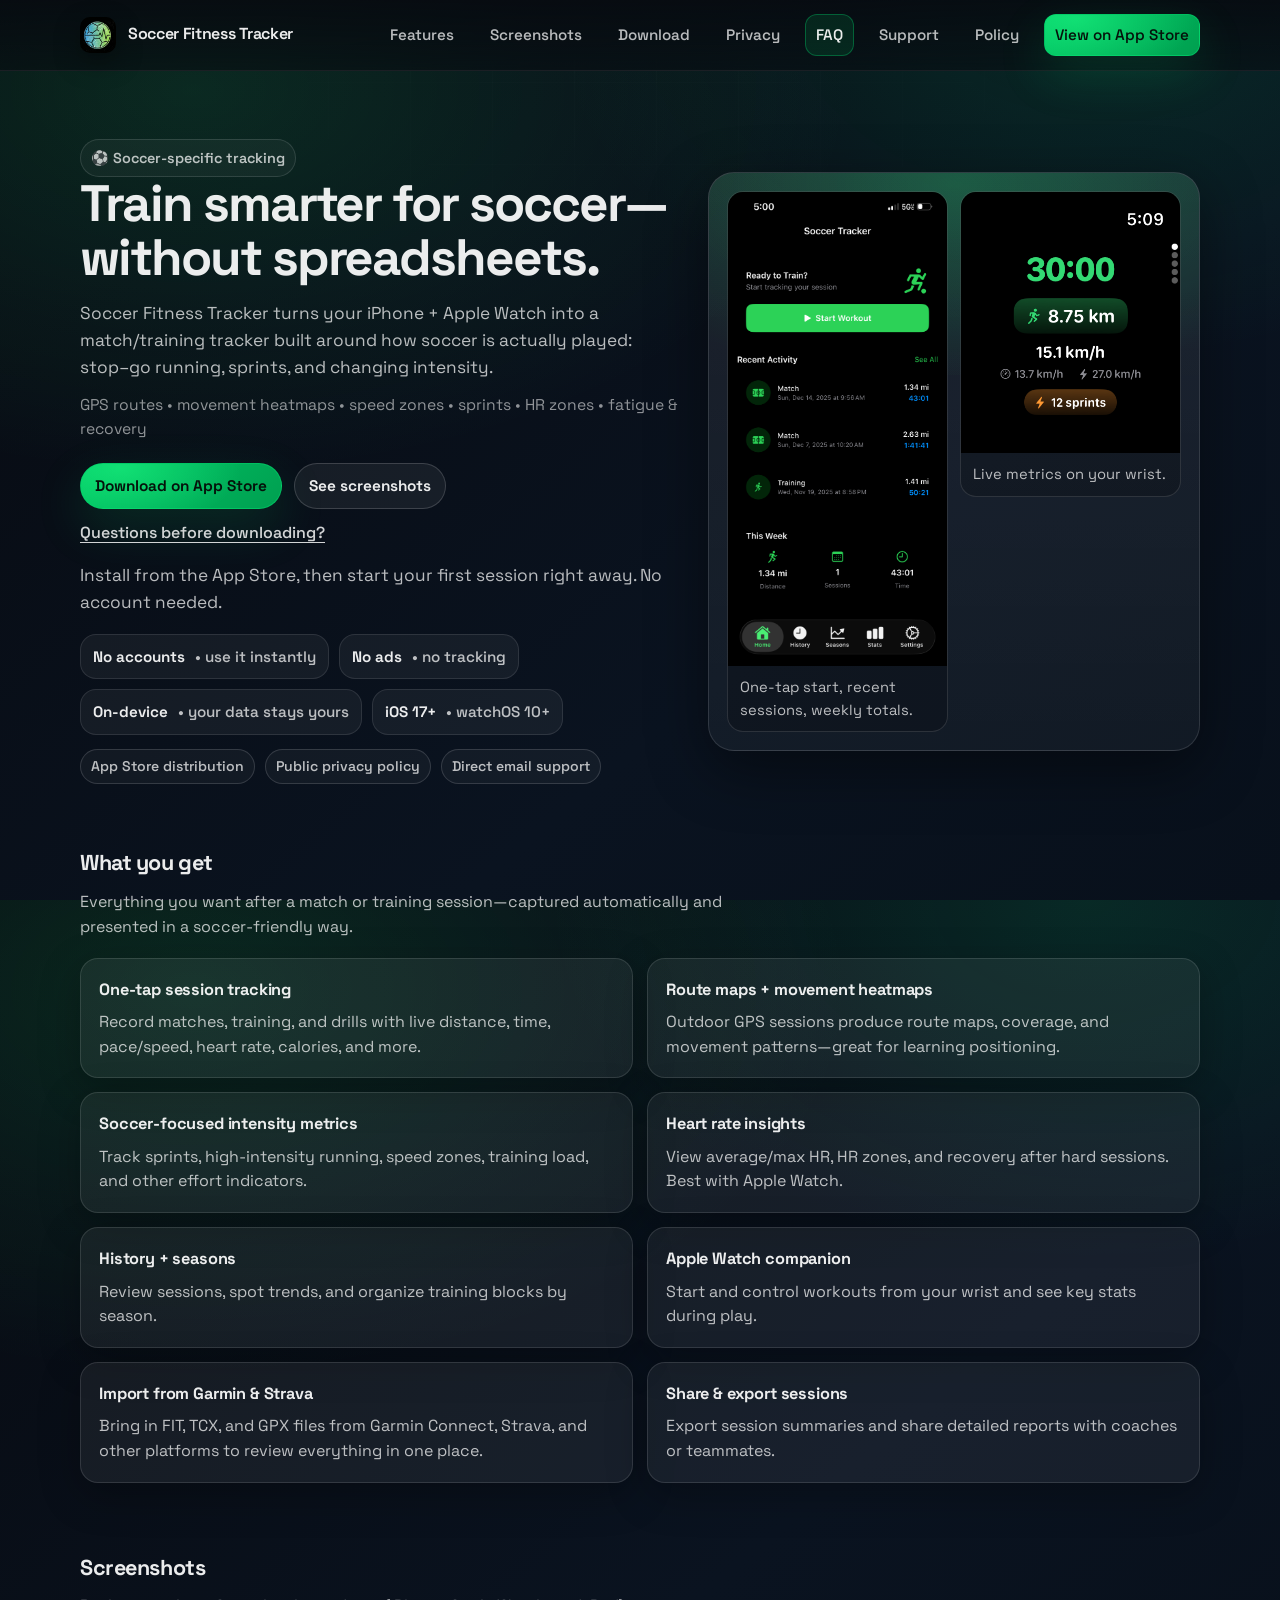
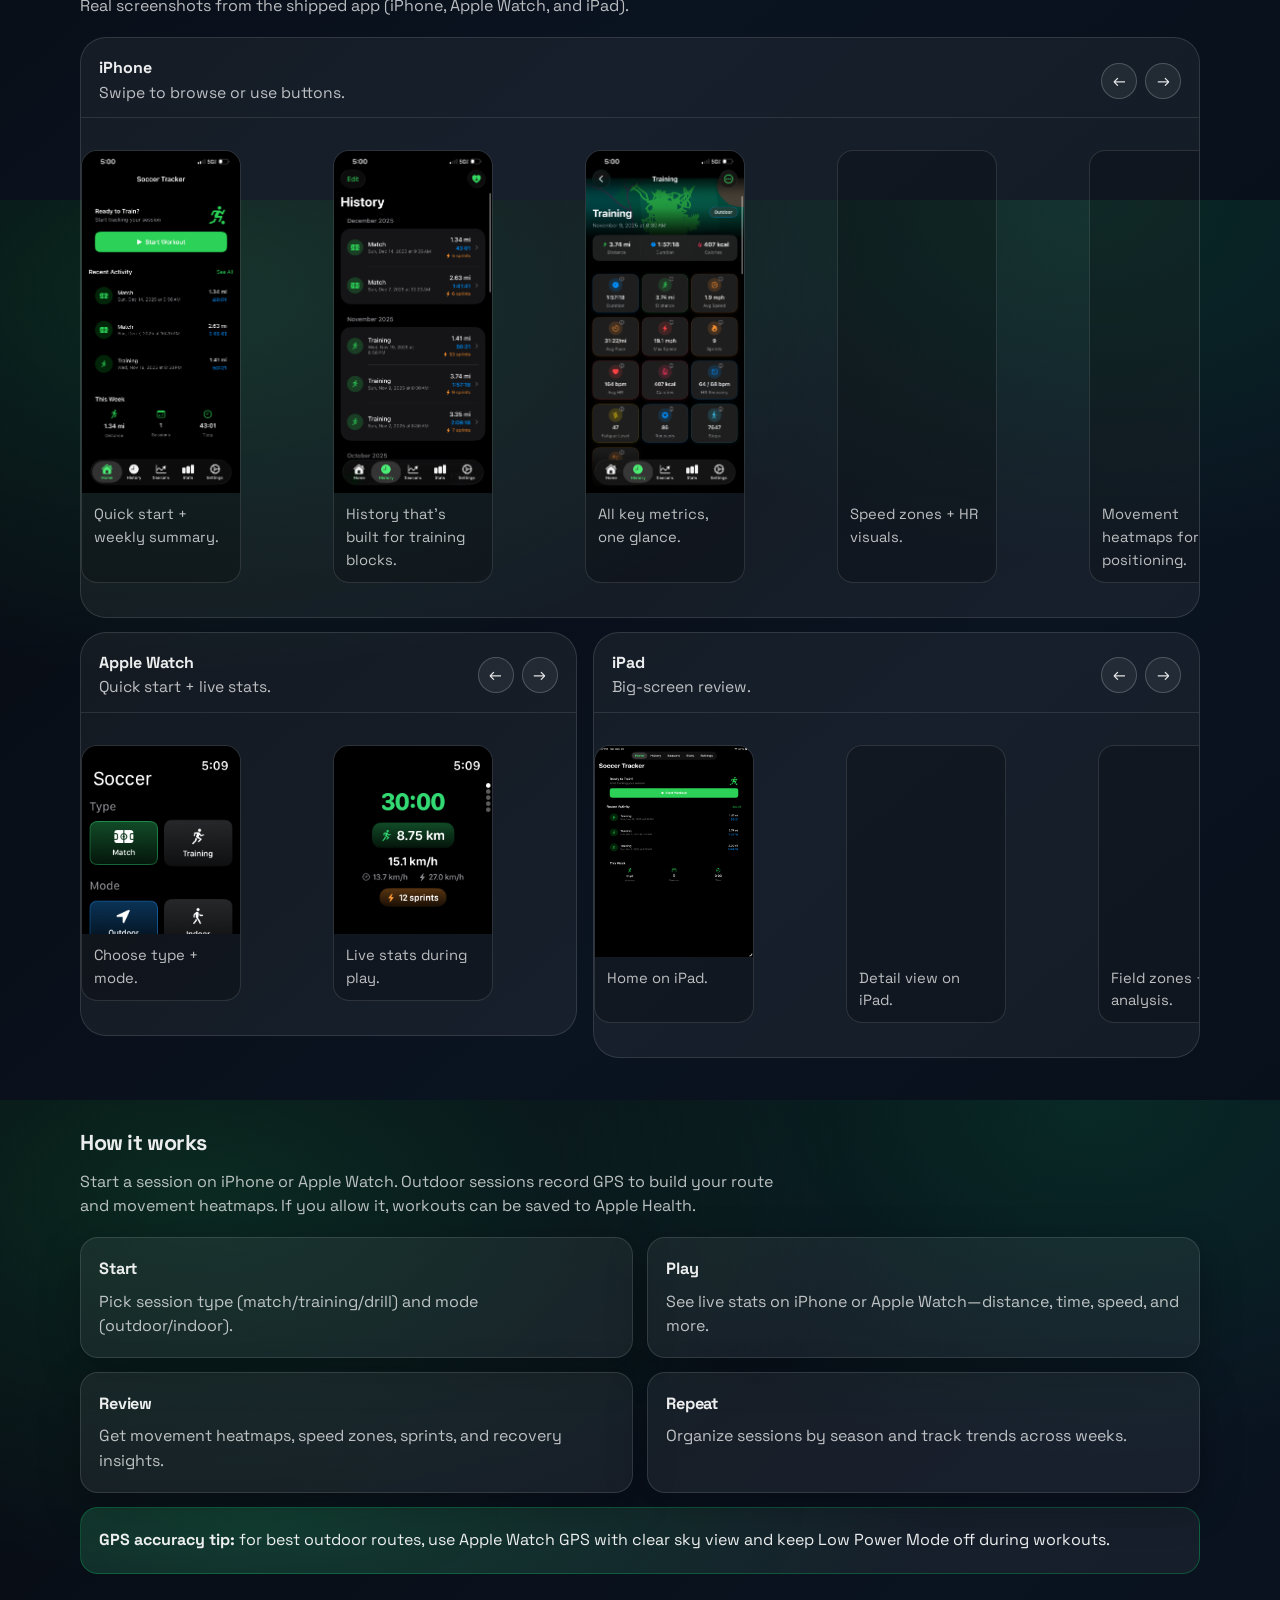
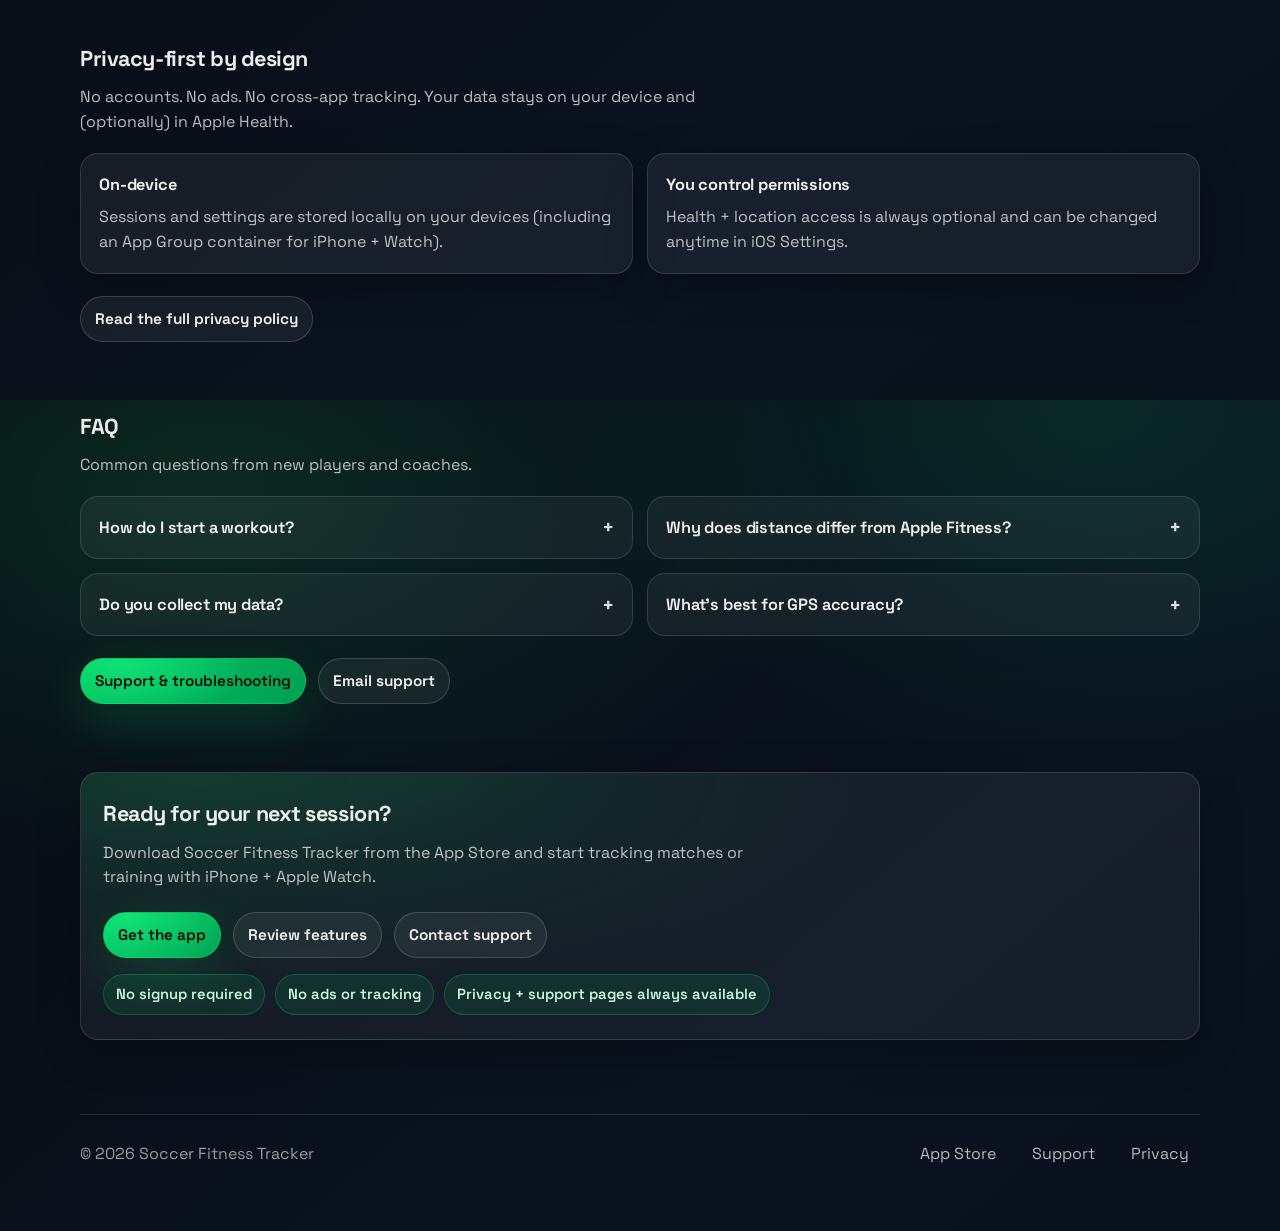
==== commit 658c5475: "Update developer contact email to soccerfitnesstracker@gmail.com" ====
--- a/docs/index.html
+++ b/docs/index.html
@@ -14,8 +14,9 @@
       content="Train smarter for soccer—without spreadsheets. Heatmaps, sprints, HR zones, fatigue & recovery."
     />
     <meta property="og:type" content="website" />
-    <meta property="og:image" content="assets/app-icon.png" />
+    <meta property="og:image" content="https://umang-desai.github.io/soccer-fitness-tracker-site/assets/app-icon.png" />
     <meta name="theme-color" content="#00d26a" />
+    <meta name="apple-itunes-app" content="app-id=6756504677" />
     <link rel="icon" href="assets/app-icon.png" />
     <link rel="preconnect" href="https://fonts.googleapis.com" />
     <link rel="preconnect" href="https://fonts.gstatic.com" crossorigin />
@@ -173,6 +174,14 @@
             <div class="card">
               <h3>Apple Watch companion</h3>
               <p>Start and control workouts from your wrist and see key stats during play.</p>
+            </div>
+            <div class="card">
+              <h3>Import from Garmin &amp; Strava</h3>
+              <p>Bring in FIT, TCX, and GPX files from Garmin Connect, Strava, and other platforms to review everything in one place.</p>
+            </div>
+            <div class="card">
+              <h3>Share &amp; export sessions</h3>
+              <p>Export session summaries and share detailed reports with coaches or teammates.</p>
             </div>
           </div>
         </div>
@@ -476,7 +485,7 @@
 
           <div class="cta-row">
             <a class="pill primary" href="support.html">Support &amp; troubleshooting</a>
-            <a class="pill" href="mailto:umangd03@gmail.com">Email support</a>
+            <a class="pill" href="mailto:soccerfitnesstracker@gmail.com">Email support</a>
           </div>
         </div>
       </section>
